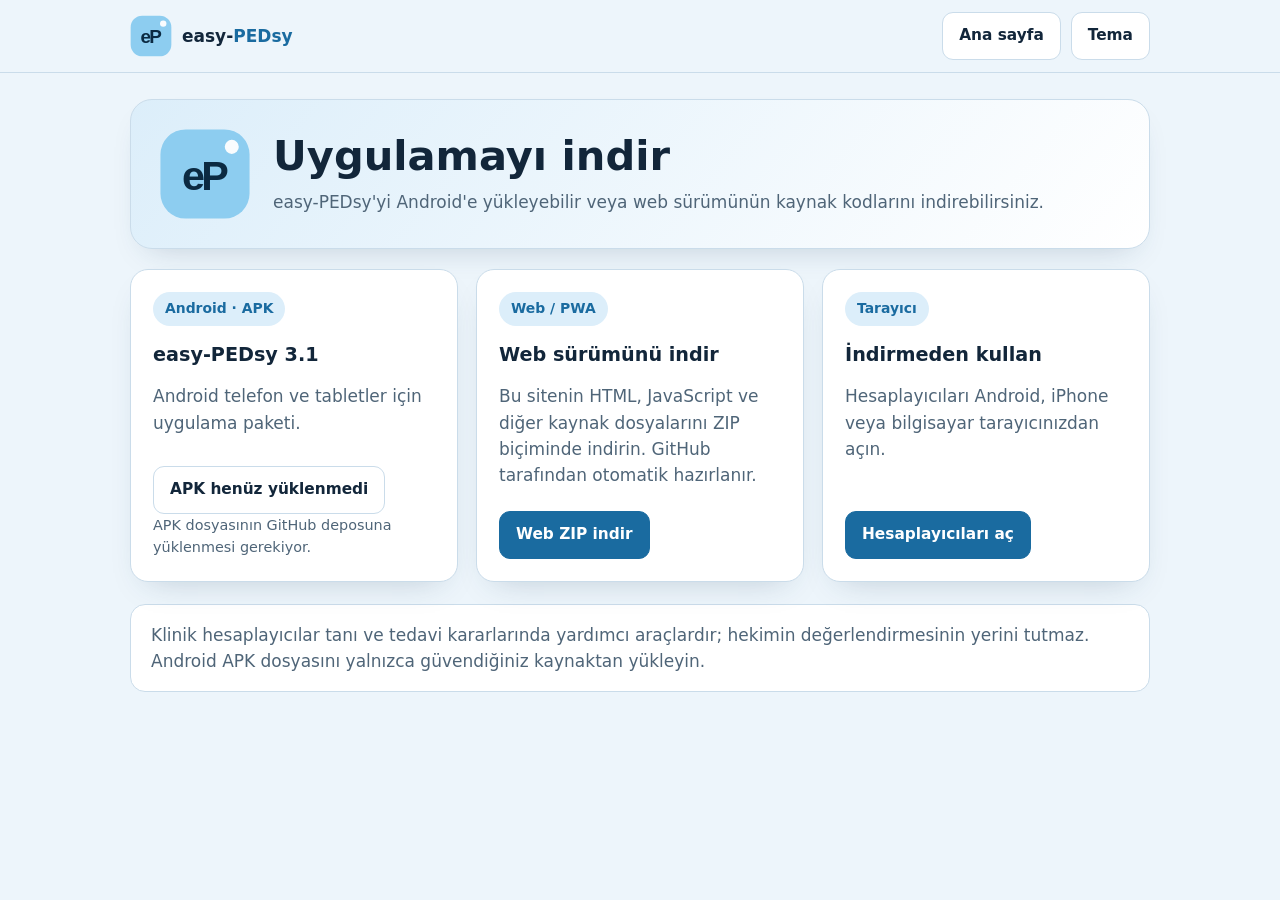
==== downloads.html @ 109c4468 "Android ve web indirme sayfasını ekle" ====
<!doctype html>
<html lang="tr">
<head>
<meta charset="UTF-8">
<meta name="viewport" content="width=device-width,initial-scale=1">
<meta name="theme-color" content="#EDF5FB">
<meta name="description" content="easy-PEDsy Android APK ve ücretsiz web/PWA sürümü indirme sayfası.">
<title>İndir | easy-PEDsy</title>
<link rel="icon" href="logo.svg" type="image/svg+xml">
<link rel="stylesheet" href="fonts/atkinson-hyperlegible.css">
<script>(function(){try{var t=localStorage.getItem('tema');if(t==='light'||t==='dark')document.documentElement.dataset.theme=t;}catch(e){}})();</script>
<style>
:root{--bg:#EDF5FB;--surface:#fff;--ink:#12263A;--muted:#4F6578;--line:#CADCEA;--accent:#1A6BA0;--soft:#DCEEFA;--shadow:0 14px 32px -18px #21425d44;color-scheme:light}
[data-theme=dark]{--bg:#0E1823;--surface:#15222F;--ink:#E4EEF6;--muted:#93A8B9;--line:#283A4B;--accent:#8DCDF0;--soft:#19324A;--shadow:0 12px 36px -18px #0009;color-scheme:dark}
*{box-sizing:border-box}body{margin:0;background:var(--bg);color:var(--ink);font:17px/1.55 "Atkinson Hyperlegible",system-ui,-apple-system,"Segoe UI",sans-serif}a{color:var(--accent)}
:focus-visible{outline:3px solid var(--accent);outline-offset:3px}.container{width:min(100% - 32px,1020px);margin:auto}
header{border-bottom:1px solid var(--line);background:var(--bg)}.bar{min-height:72px;display:flex;align-items:center;justify-content:space-between;gap:12px}
.brand{display:flex;align-items:center;gap:10px;color:var(--ink);text-decoration:none;font-weight:800}.brand img{width:42px;height:42px;border-radius:12px}.brand span span{color:var(--accent)}
.nav{display:flex;gap:10px;flex-wrap:wrap}.button{display:inline-flex;align-items:center;justify-content:center;padding:11px 16px;min-height:44px;border-radius:11px;font:inherit;font-size:.96rem;font-weight:700;text-decoration:none;border:1px solid var(--line);background:var(--surface);color:var(--ink);cursor:pointer}
.button:hover{border-color:var(--accent)}.button-primary{background:var(--accent);border-color:var(--accent);color:var(--surface)}
[data-theme=dark] .button-primary{color:#0B2236}
.hero{display:flex;align-items:center;gap:22px;padding:28px;margin:26px 0 20px;border:1px solid var(--line);border-radius:22px;background:linear-gradient(130deg,var(--soft),var(--surface));box-shadow:var(--shadow)}
.hero img{width:92px;height:92px;border-radius:25px;flex:none}.hero h1{font-size:clamp(1.8rem,4vw,2.6rem);line-height:1.1;margin:0 0 10px}.hero p{margin:0;color:var(--muted)}
.grid{display:grid;grid-template-columns:repeat(auto-fit,minmax(255px,1fr));gap:18px}.card{display:flex;flex-direction:column;gap:14px;border:1px solid var(--line);border-radius:18px;background:var(--surface);padding:22px;box-shadow:var(--shadow)}
.card h2{font-size:1.2rem;margin:0}.card p{margin:0;color:var(--muted)}.badge{align-self:flex-start;border-radius:999px;padding:6px 12px;background:var(--soft);color:var(--accent);font-size:.87rem;font-weight:700}
.actions{margin-top:auto;padding-top:8px}.note{border-radius:15px;padding:17px 20px;border:1px solid var(--line);background:var(--surface);margin:22px 0 36px;color:var(--muted)}
#apkStatus{font-size:.9rem;color:var(--muted)}#apkDownload[hidden],#apkPending[hidden]{display:none}
@media(max-width:560px){.bar{padding:12px 0;align-items:flex-start}.brand{flex-shrink:0}.hero{align-items:flex-start;gap:14px;padding:20px}.hero img{width:64px;height:64px;border-radius:18px}}
</style>
</head><body>
<header><div class="container bar"><a class="brand" href="./"><img src="logo.svg" alt=""><span>easy-<span>PEDsy</span></span></a><nav class="nav" aria-label="Üst menü"><a class="button" href="./">Ana sayfa</a><button class="button" id="themeToggle" type="button">Tema</button></nav></div></header>
<main class="container">
<section class="hero"><img src="logo.svg" alt="easy-PEDsy logosu"><div><h1>Uygulamayı indir</h1><p>easy-PEDsy'yi Android'e yükleyebilir veya web sürümünün kaynak kodlarını indirebilirsiniz.</p></div></section>
<div class="grid">
<article class="card"><span class="badge">Android · APK</span><h2>easy-PEDsy 3.1</h2><p>Android telefon ve tabletler için uygulama paketi.</p>
<div class="actions">
<a id="apkDownload" class="button button-primary" href="files/easy-PEDsy-3.1.apk" download hidden>Android APK indir</a>
<div id="apkPending"><span class="button" aria-disabled="true">APK henüz yüklenmedi</span><p id="apkStatus" role="status">APK dosyasının GitHub deposuna yüklenmesi gerekiyor.</p></div>
</div></article>
<article class="card"><span class="badge">Web / PWA</span><h2>Web sürümünü indir</h2><p>Bu sitenin HTML, JavaScript ve diğer kaynak dosyalarını ZIP biçiminde indirin. GitHub tarafından otomatik hazırlanır.</p>
<div class="actions"><a class="button button-primary" href="https://github.com/greggssamsa/easy-pedsy-web/archive/refs/heads/main.zip">Web ZIP indir</a></div>
</article>
<article class="card"><span class="badge">Tarayıcı</span><h2>İndirmeden kullan</h2><p>Hesaplayıcıları Android, iPhone veya bilgisayar tarayıcınızdan açın.</p><div class="actions"><a class="button button-primary" href="./">Hesaplayıcıları aç</a></div>
</article>
</div>
<p class="note">Klinik hesaplayıcılar tanı ve tedavi kararlarında yardımcı araçlardır; hekimin değerlendirmesinin yerini tutmaz. Android APK dosyasını yalnızca güvendiğiniz kaynaktan yükleyin.</p>
</main>
<script>
(function(){
 const b=document.getElementById('themeToggle'),root=document.documentElement;
 b.addEventListener('click',()=>{let next=root.dataset.theme==='dark'?'light':'dark';root.dataset.theme=next;try{localStorage.setItem('tema',next)}catch(e){}});
 fetch('files/easy-PEDsy-3.1.apk',{method:'HEAD',cache:'no-store'}).then(r=>{if(r.ok){document.getElementById('apkPending').hidden=true;document.getElementById('apkDownload').hidden=false;}}).catch(()=>{});
})();
</script>
</body></html>
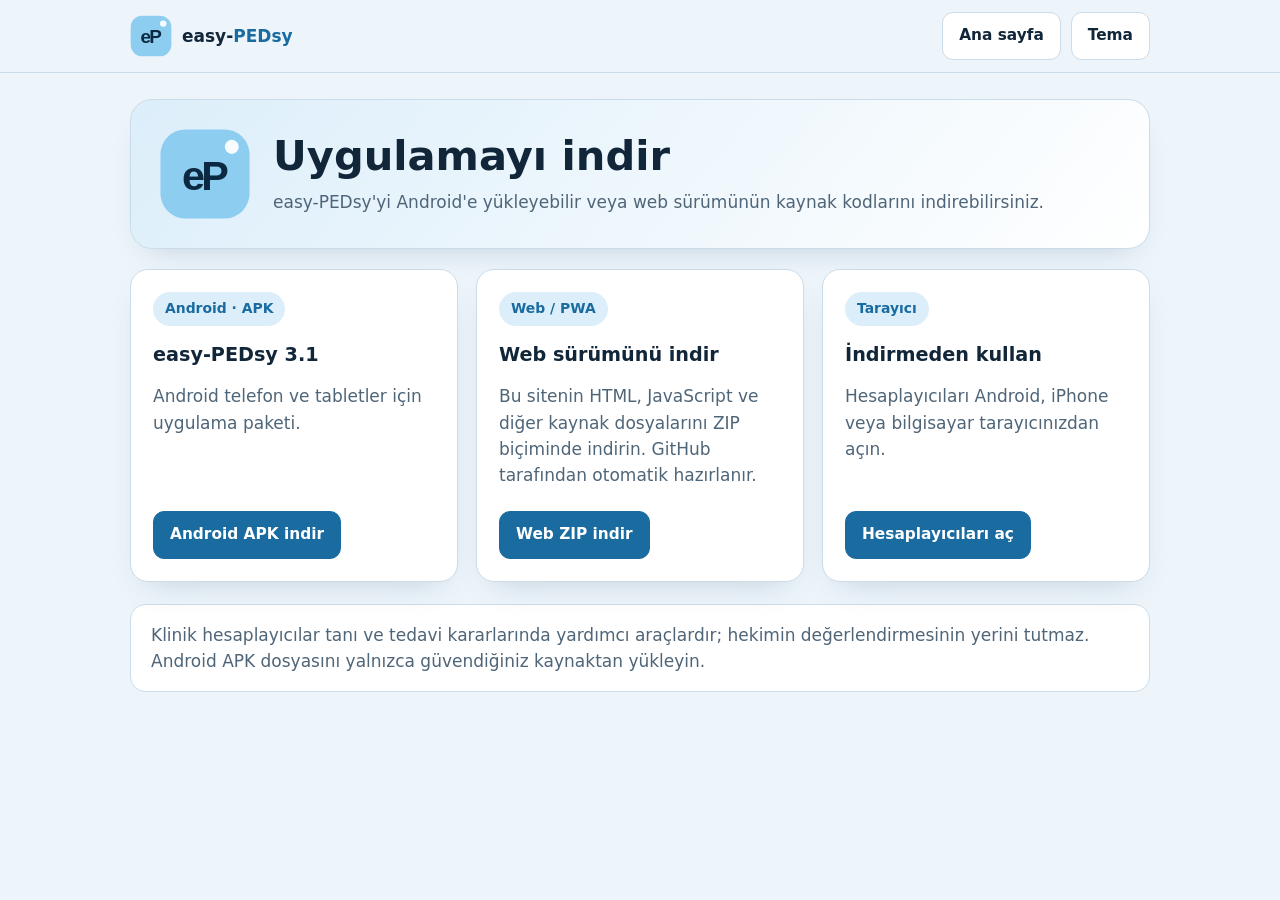
==== commit c69d3288: "APK indirme bağlantısını depodaki gerçek konuma düzelt" ====
--- a/downloads.html
+++ b/downloads.html
@@ -34,8 +34,8 @@
 <div class="grid">
 <article class="card"><span class="badge">Android · APK</span><h2>easy-PEDsy 3.1</h2><p>Android telefon ve tabletler için uygulama paketi.</p>
 <div class="actions">
-<a id="apkDownload" class="button button-primary" href="files/easy-PEDsy-3.1.apk" download hidden>Android APK indir</a>
-<div id="apkPending"><span class="button" aria-disabled="true">APK henüz yüklenmedi</span><p id="apkStatus" role="status">APK dosyasının GitHub deposuna yüklenmesi gerekiyor.</p></div>
+<a id="apkDownload" class="button button-primary" href="easy-PEDsy-3.1.apk" download>Android APK indir</a>
+
 </div></article>
 <article class="card"><span class="badge">Web / PWA</span><h2>Web sürümünü indir</h2><p>Bu sitenin HTML, JavaScript ve diğer kaynak dosyalarını ZIP biçiminde indirin. GitHub tarafından otomatik hazırlanır.</p>
 <div class="actions"><a class="button button-primary" href="https://github.com/greggssamsa/easy-pedsy-web/archive/refs/heads/main.zip">Web ZIP indir</a></div>
@@ -49,7 +49,7 @@
 (function(){
  const b=document.getElementById('themeToggle'),root=document.documentElement;
  b.addEventListener('click',()=>{let next=root.dataset.theme==='dark'?'light':'dark';root.dataset.theme=next;try{localStorage.setItem('tema',next)}catch(e){}});
- fetch('files/easy-PEDsy-3.1.apk',{method:'HEAD',cache:'no-store'}).then(r=>{if(r.ok){document.getElementById('apkPending').hidden=true;document.getElementById('apkDownload').hidden=false;}}).catch(()=>{});
+ 
 })();
 </script>
 </body></html>
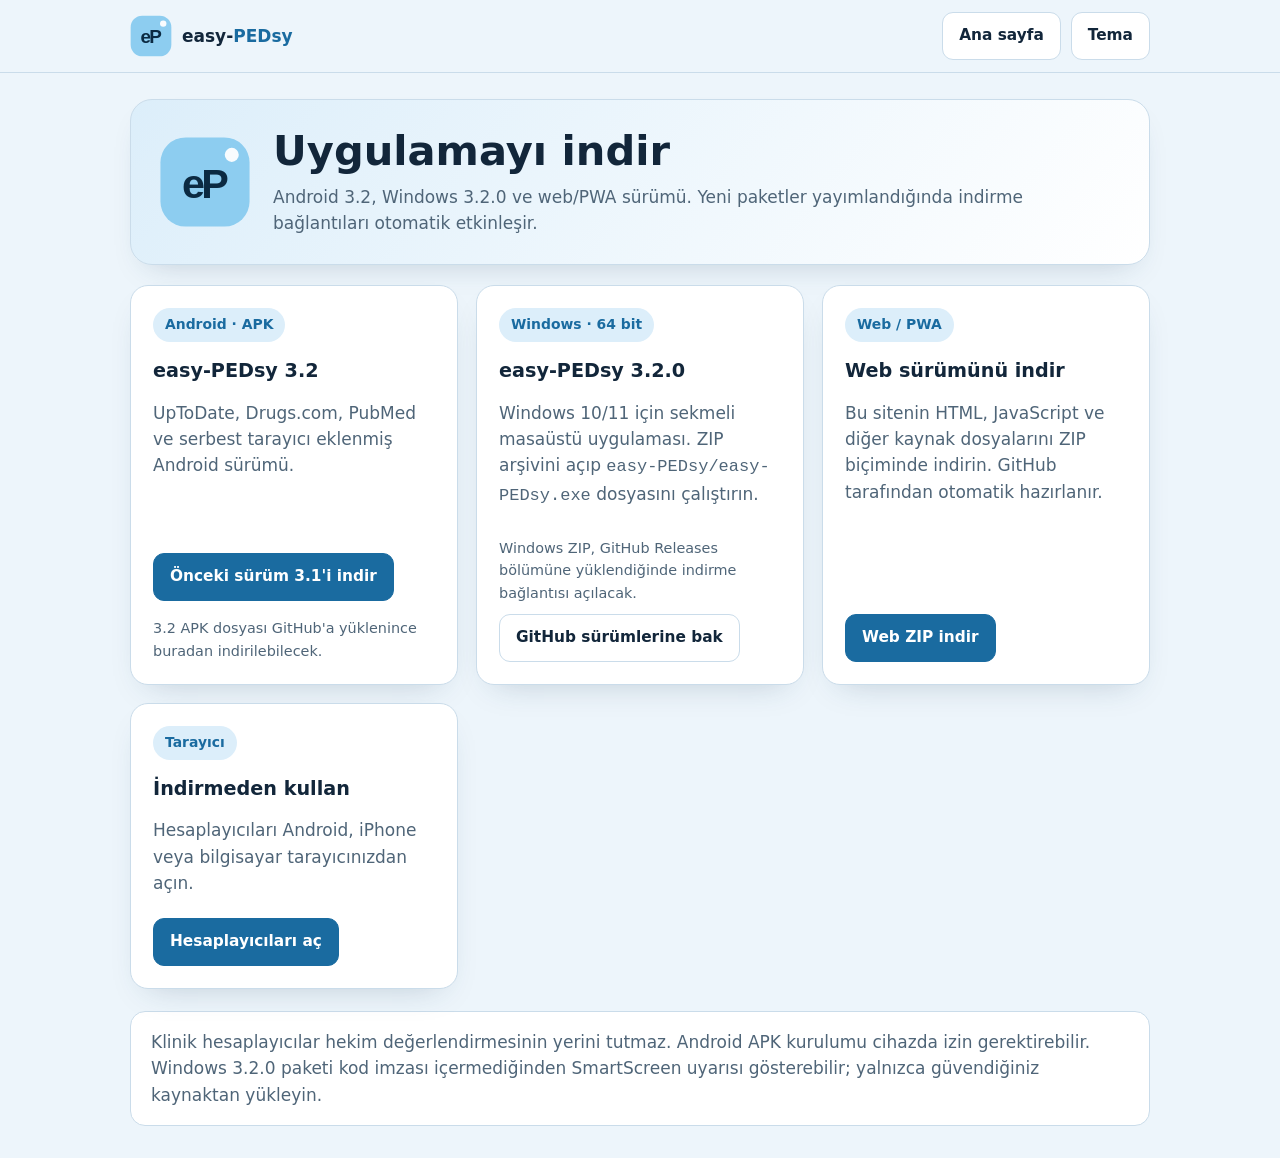
==== commit 072fe5a1: "3.2 Android ve 3.2.0 Windows indirme kartları, sürüm kontrolü ve güvenli yedek bağlantıları ekle" ====
--- a/downloads.html
+++ b/downloads.html
@@ -24,18 +24,27 @@
 .grid{display:grid;grid-template-columns:repeat(auto-fit,minmax(255px,1fr));gap:18px}.card{display:flex;flex-direction:column;gap:14px;border:1px solid var(--line);border-radius:18px;background:var(--surface);padding:22px;box-shadow:var(--shadow)}
 .card h2{font-size:1.2rem;margin:0}.card p{margin:0;color:var(--muted)}.badge{align-self:flex-start;border-radius:999px;padding:6px 12px;background:var(--soft);color:var(--accent);font-size:.87rem;font-weight:700}
 .actions{margin-top:auto;padding-top:8px}.note{border-radius:15px;padding:17px 20px;border:1px solid var(--line);background:var(--surface);margin:22px 0 36px;color:var(--muted)}
-#apkStatus{font-size:.9rem;color:var(--muted)}#apkDownload[hidden],#apkPending[hidden]{display:none}
+.status{color:var(--muted);font-size:.9rem;margin-top:6px!important}.actions{display:flex;flex-wrap:wrap;gap:10px;align-items:center}.actions .status{flex-basis:100%}.button[hidden]{display:none!important}
 @media(max-width:560px){.bar{padding:12px 0;align-items:flex-start}.brand{flex-shrink:0}.hero{align-items:flex-start;gap:14px;padding:20px}.hero img{width:64px;height:64px;border-radius:18px}}
 </style>
 </head><body>
 <header><div class="container bar"><a class="brand" href="./"><img src="logo.svg" alt=""><span>easy-<span>PEDsy</span></span></a><nav class="nav" aria-label="Üst menü"><a class="button" href="./">Ana sayfa</a><button class="button" id="themeToggle" type="button">Tema</button></nav></div></header>
 <main class="container">
-<section class="hero"><img src="logo.svg" alt="easy-PEDsy logosu"><div><h1>Uygulamayı indir</h1><p>easy-PEDsy'yi Android'e yükleyebilir veya web sürümünün kaynak kodlarını indirebilirsiniz.</p></div></section>
+<section class="hero"><img src="logo.svg" alt="easy-PEDsy logosu"><div><h1>Uygulamayı indir</h1><p>Android 3.2, Windows 3.2.0 ve web/PWA sürümü. Yeni paketler yayımlandığında indirme bağlantıları otomatik etkinleşir.</p></div></section>
 <div class="grid">
-<article class="card"><span class="badge">Android · APK</span><h2>easy-PEDsy 3.1</h2><p>Android telefon ve tabletler için uygulama paketi.</p>
+<article class="card"><span class="badge">Android · APK</span><h2>easy-PEDsy 3.2</h2>
+<p>UpToDate, Drugs.com, PubMed ve serbest tarayıcı eklenmiş Android sürümü.</p>
 <div class="actions">
-<a id="apkDownload" class="button button-primary" href="easy-PEDsy-3.1.apk" download>Android APK indir</a>
-
+<a id="android32" class="button button-primary" href="easy-PEDsy-3.2.apk" download hidden>Android 3.2 APK indir</a>
+<a id="android31" class="button button-primary" href="easy-PEDsy-3.1.apk" download>Önceki sürüm 3.1'i indir</a>
+<p class="status" id="androidStatus" role="status">3.2 APK dosyası GitHub'a yüklenince buradan indirilebilecek.</p>
+</div></article>
+<article class="card"><span class="badge">Windows · 64 bit</span><h2>easy-PEDsy 3.2.0</h2>
+<p>Windows 10/11 için sekmeli masaüstü uygulaması. ZIP arşivini açıp <code>easy-PEDsy/easy-PEDsy.exe</code> dosyasını çalıştırın.</p>
+<div class="actions">
+<a id="windows32" class="button button-primary" href="https://github.com/greggssamsa/easy-pedsy-web/releases/download/v3.2.0/easy-PEDsy-Windows-3.2.0.zip" hidden>Windows 3.2.0 ZIP indir</a>
+<p class="status" id="windowsStatus" role="status">Windows ZIP, GitHub Releases bölümüne yüklendiğinde indirme bağlantısı açılacak.</p>
+<a class="button" href="https://github.com/greggssamsa/easy-pedsy-web/releases" target="_blank" rel="noopener">GitHub sürümlerine bak</a>
 </div></article>
 <article class="card"><span class="badge">Web / PWA</span><h2>Web sürümünü indir</h2><p>Bu sitenin HTML, JavaScript ve diğer kaynak dosyalarını ZIP biçiminde indirin. GitHub tarafından otomatik hazırlanır.</p>
 <div class="actions"><a class="button button-primary" href="https://github.com/greggssamsa/easy-pedsy-web/archive/refs/heads/main.zip">Web ZIP indir</a></div>
@@ -43,13 +52,32 @@
 <article class="card"><span class="badge">Tarayıcı</span><h2>İndirmeden kullan</h2><p>Hesaplayıcıları Android, iPhone veya bilgisayar tarayıcınızdan açın.</p><div class="actions"><a class="button button-primary" href="./">Hesaplayıcıları aç</a></div>
 </article>
 </div>
-<p class="note">Klinik hesaplayıcılar tanı ve tedavi kararlarında yardımcı araçlardır; hekimin değerlendirmesinin yerini tutmaz. Android APK dosyasını yalnızca güvendiğiniz kaynaktan yükleyin.</p>
+<p class="note">Klinik hesaplayıcılar hekim değerlendirmesinin yerini tutmaz. Android APK kurulumu cihazda izin gerektirebilir. Windows 3.2.0 paketi kod imzası içermediğinden SmartScreen uyarısı gösterebilir; yalnızca güvendiğiniz kaynaktan yükleyin.</p>
 </main>
 <script>
 (function(){
  const b=document.getElementById('themeToggle'),root=document.documentElement;
  b.addEventListener('click',()=>{let next=root.dataset.theme==='dark'?'light':'dark';root.dataset.theme=next;try{localStorage.setItem('tema',next)}catch(e){}});
- 
+ // Web sitesindeki dosya henüz yayınlanmadıysa geçersiz indirme bağlantısı gösterme.
+ fetch('./easy-PEDsy-3.2.apk',{method:'HEAD',cache:'no-store'}).then(r=>{
+  if(r.ok && !((r.headers.get('content-type')||'').includes('text/html'))){
+   document.getElementById('android32').hidden=false;
+   document.getElementById('android31').textContent='Önceki sürüm 3.1';
+   document.getElementById('androidStatus').textContent='3.2 güncel sürümdür.';
+  }
+ }).catch(()=>{});
+ // Windows ZIP >100 MB olduğundan GitHub deposu yerine GitHub Release varlığı aranır.
+ fetch('https://api.github.com/repos/greggssamsa/easy-pedsy-web/releases/tags/v3.2.0',
+      {headers:{Accept:'application/vnd.github+json'}}).then(r=>r.ok?r.json():null).then(data=>{
+  if(!data||!Array.isArray(data.assets))return;
+  const asset=data.assets.find(a=>a.name==='easy-PEDsy-Windows-3.2.0.zip');
+  if(asset && asset.browser_download_url){
+   const link=document.getElementById('windows32');
+   link.href=asset.browser_download_url;
+   link.hidden=false;
+   document.getElementById('windowsStatus').textContent='Windows 3.2.0 hazır.';
+  }
+ }).catch(()=>{});
 })();
 </script>
 </body></html>
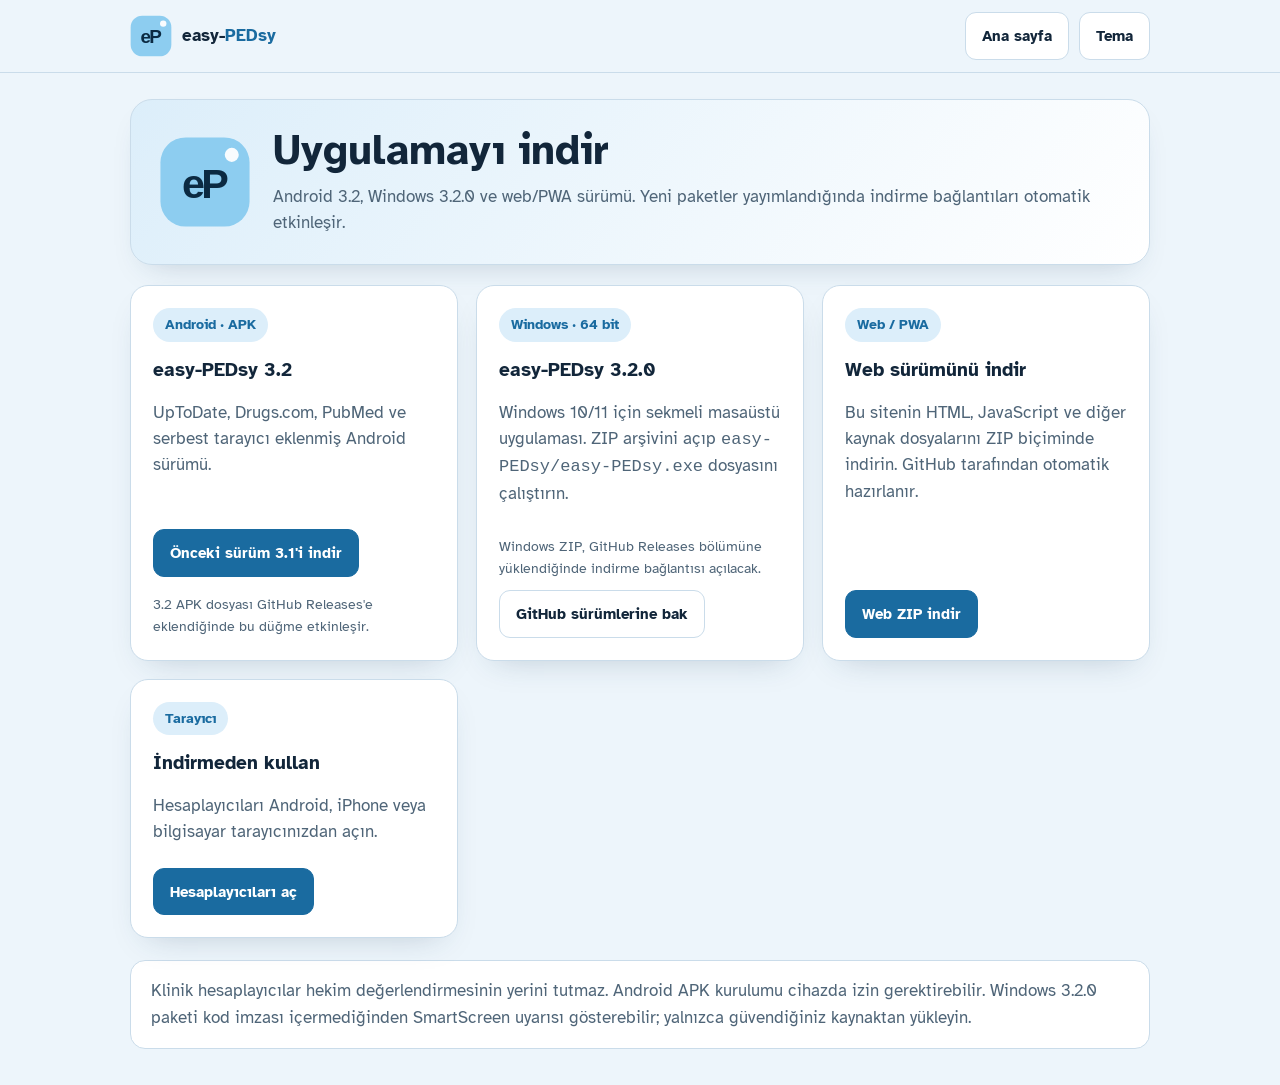
==== commit 7f71ea29: "3.2 APK ve Windows paketini tek GitHub Release üzerinden indirilebilir yap" ====
--- a/downloads.html
+++ b/downloads.html
@@ -35,9 +35,9 @@
 <article class="card"><span class="badge">Android · APK</span><h2>easy-PEDsy 3.2</h2>
 <p>UpToDate, Drugs.com, PubMed ve serbest tarayıcı eklenmiş Android sürümü.</p>
 <div class="actions">
-<a id="android32" class="button button-primary" href="easy-PEDsy-3.2.apk" download hidden>Android 3.2 APK indir</a>
+<a id="android32" class="button button-primary" href="https://github.com/greggssamsa/easy-pedsy-web/releases/download/v3.2.0/easy-PEDsy-3.2.apk" hidden>Android 3.2 APK indir</a>
 <a id="android31" class="button button-primary" href="easy-PEDsy-3.1.apk" download>Önceki sürüm 3.1'i indir</a>
-<p class="status" id="androidStatus" role="status">3.2 APK dosyası GitHub'a yüklenince buradan indirilebilecek.</p>
+<p class="status" id="androidStatus" role="status">3.2 APK dosyası GitHub Releases'e eklendiğinde bu düğme etkinleşir.</p>
 </div></article>
 <article class="card"><span class="badge">Windows · 64 bit</span><h2>easy-PEDsy 3.2.0</h2>
 <p>Windows 10/11 için sekmeli masaüstü uygulaması. ZIP arşivini açıp <code>easy-PEDsy/easy-PEDsy.exe</code> dosyasını çalıştırın.</p>
@@ -58,19 +58,19 @@
 (function(){
  const b=document.getElementById('themeToggle'),root=document.documentElement;
  b.addEventListener('click',()=>{let next=root.dataset.theme==='dark'?'light':'dark';root.dataset.theme=next;try{localStorage.setItem('tema',next)}catch(e){}});
- // Web sitesindeki dosya henüz yayınlanmadıysa geçersiz indirme bağlantısı gösterme.
- fetch('./easy-PEDsy-3.2.apk',{method:'HEAD',cache:'no-store'}).then(r=>{
-  if(r.ok && !((r.headers.get('content-type')||'').includes('text/html'))){
-   document.getElementById('android32').hidden=false;
-   document.getElementById('android31').textContent='Önceki sürüm 3.1';
-   document.getElementById('androidStatus').textContent='3.2 güncel sürümdür.';
-  }
- }).catch(()=>{});
  // Windows ZIP >100 MB olduğundan GitHub deposu yerine GitHub Release varlığı aranır.
  fetch('https://api.github.com/repos/greggssamsa/easy-pedsy-web/releases/tags/v3.2.0',
       {headers:{Accept:'application/vnd.github+json'}}).then(r=>r.ok?r.json():null).then(data=>{
   if(!data||!Array.isArray(data.assets))return;
-  const asset=data.assets.find(a=>a.name==='easy-PEDsy-Windows-3.2.0.zip');
+  const apkAsset=data.assets.find(a=>a.name==='easy-PEDsy-3.2.apk' && a.state==='uploaded');
+  if(apkAsset && apkAsset.browser_download_url){
+   const apk=document.getElementById('android32');
+   apk.href=apkAsset.browser_download_url;
+   apk.hidden=false;
+   document.getElementById('android31').textContent='Önceki sürüm 3.1';
+   document.getElementById('androidStatus').textContent='Android 3.2 güncel sürümdür.';
+  }
+  const asset=data.assets.find(a=>a.name==='easy-PEDsy-Windows-3.2.0.zip' && a.state==='uploaded');
   if(asset && asset.browser_download_url){
    const link=document.getElementById('windows32');
    link.href=asset.browser_download_url;
--- a/fonts/atkinson-hyperlegible.css
+++ b/fonts/atkinson-hyperlegible.css
@@ -0,0 +1,2 @@
+/* easy-PEDsy tipografi: ücretsiz Atkinson Hyperlegible, ağ yoksa sistem yazı tipi */
+@import url('https://fonts.googleapis.com/css2?family=Atkinson+Hyperlegible:ital,wght@0,400;0,700;1,400&display=swap');
